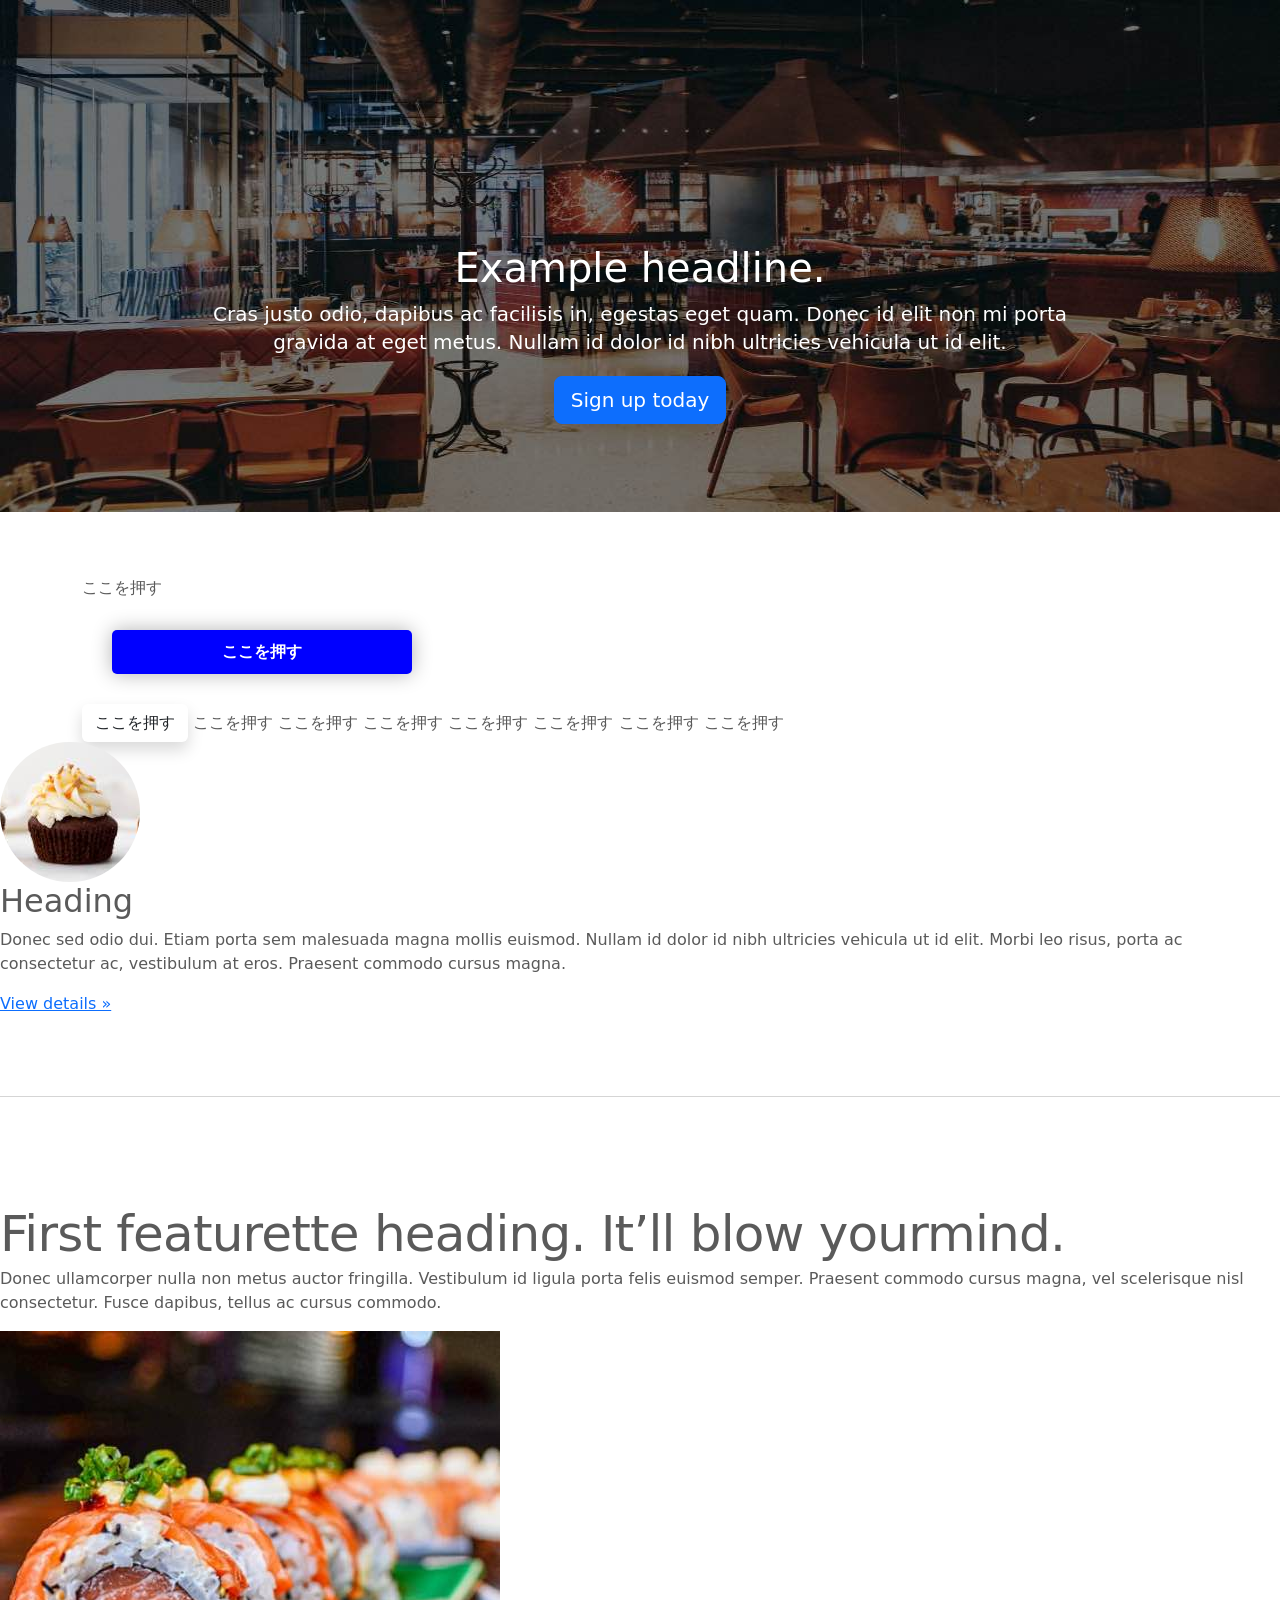
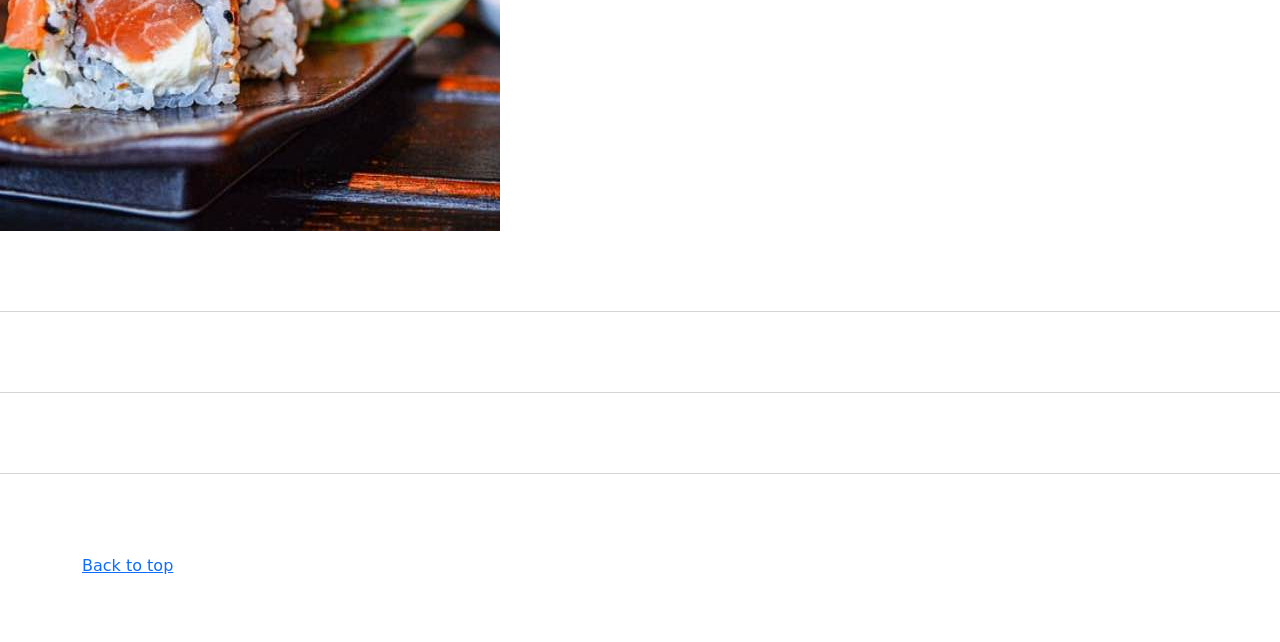
==== code_for_bootstrap_practicecopy/index_for_student.html @ 67b7705c "Add files via upload" ====
<!doctype html>
<html lang="en">
  <head>
    <meta charset="utf-8">
    <meta name="viewport" content="width=device-width, initial-scale=1">
    <meta name="description" content="">
    <meta name="author" content="Mark Otto, Jacob Thornton, and Bootstrap contributors">
    <meta name="generator" content="Hugo 0.79.0">
    <title>Carousel Template · Bootstrap v5.0</title>
    <link rel="canonical" href="https://getbootstrap.com/docs/5.0/examples/carousel/">
    <!-- ************************************************ bootstrap.min.cssの読み込み -->
    <link href="https://cdn.jsdelivr.net/npm/bootstrap@5.0.0-beta1/dist/css/bootstrap.min.css" rel="stylesheet" integrity="sha384-giJF6kkoqNQ00vy+HMDP7azOuL0xtbfIcaT9wjKHr8RbDVddVHyTfAAsrekwKmP1" crossorigin="anonymous">
    <!-- ************************************************ carousel.cssの読み込み -->
    <link href="carousel.css" rel="stylesheet">
    <!-- ************************************************ bootstrap.bundle.min.jsの読み込み -->
    <script src="https://cdn.jsdelivr.net/npm/bootstrap@5.0.0-beta1/dist/js/bootstrap.bundle.min.js" integrity="sha384-ygbV9kiqUc6oa4msXn9868pTtWMgiQaeYH7/t7LECLbyPA2x65Kgf80OJFdroafW" crossorigin="anonymous" defer></script>
  </head>
  <body>
    <main>
      <!-- ************************************************ カールセル開始 -->
      <!-- <div id="myCarousel" class="carousel slide" data-bs-ride="carousel"> -->
      <div id="myCarousel" class="carousel slide" data-bs-ride="carousel">
        <!-- <div class="carousel-inner"> -->
        <div class="carousel-inner">
          <!-- <div class="carousel-item active"> -->
          <div class="carousel-item active">
            <img src="img/top_1.jpg" alt="サンプル画像1">
            <div class="container">
              <!-- <div class="carousel-caption"> -->
              <div class="carousel-caption">
                <h1>Example headline.</h1>
                <p>Cras justo odio, dapibus ac facilisis in, egestas eget quam. Donec id elit non mi porta gravida at eget
                  metus. Nullam id dolor id nibh ultricies vehicula ut id elit.</p>
                <!-- <p><a class="btn btn-lg btn-primary" href="#" role="button">Sign up today</a></p> -->
                <p><a class="btn btn-lg btn-primary" href="#" role="button">Sign up today</a></p>
              </div>
            </div>
          </div>
        </div>
      </div>
      <!-- *カールセル終了 -->
       <div class="container">

     <style>
        
        .button-test {
          /* パディング(余白)上下方向10px 左右方向30px */
          padding: 10px 30px;
          /* ボタンの幅 300px */
          width: 300px;
          /* 背景色 青 */
          background-color: blue;
          /* フォント色 白 */
          color: white;
          /* テキスト中央揃え */
         text-align: center;
         /* フォントを太く */
         font-weight: bold;
         /* ボタンの角を丸める */
         border-radius: 5px;
         /* 上下左右方向の余白外側30px */
         margin: 30px;
         /* ボタンの影 */
         box-shadow: 0 0 20px 0 rgba(0, 0, 0, 30%);
         }
       
     </style>

     <!-- buttonテスト -->
     <button　class="btn btn-secondary　btn-lg　shadow">ここを押す</button>
    <div class="button-test">ここを押す</div>   
     <a href=""class="btn btn-info　btn-sm shadow">ここを押す</a>
     <button　class="btn btn- btn-outline-secondary　primary　btn-lg">ここを押す</button>
     <button　class="btn btn-secondary　btn-sm　shadow">ここを押す</button>
     <button　class="btn btn-success　btn-lg　shadow">ここを押す</button>
     <button　class="btn btn-secondary　btn-lg">ここを押す</button>
     <button　class="btn btn-outline-danger　btn-lg">ここを押す</button>
     <button　class="btn btn-info　btn-sm　shadow">ここを押す</button>
     <button　class="btn btn-secondary　btn-sm　shadow">ここを押す</button>

 <!-- <ここにコードを追加してください"> -->


   </div>

    <div class="">
      <!-- <div class="container marketing"> -->
      <div class="">
        <!-- <div class="row"> -->
        <div class="">
          <!-- <div class="col-lg-4"> -->
          <div class="">
            <img src="img/cake.jpg" class="rounded-circle" alt="サンプル画像2">
            <h2>Heading</h2>
            <p>Donec sed odio dui. Etiam porta sem malesuada magna mollis euismod. Nullam id dolor id nibh ultricies
              vehicula ut id elit. Morbi leo risus, porta ac consectetur ac, vestibulum at eros. Praesent commodo cursus
              magna.</p>
            <!-- <p><a class="btn btn-secondary" href="#" role="button">View details &raquo;</a></p> -->
            <p><a class="" href="#" role="button">View details &raquo;</a></p>
          </div>
        </div>
        <hr class="featurette-divider">
        <!-- <div class="row"> -->
        <div class="">
          <!-- <div class="col-md-7"> -->
          <div class="">
            <!-- <h2 class="featurette-heading">First featurette heading. <span class="text-muted">It’ll blow yourmind.</span> -->
            <h2 class="featurette-heading">First featurette heading. <span class="">It’ll blow yourmind.</span></h2>
            <!-- <p class="lead">Donec ullamcorper nulla non metus auctor fringilla. Vestibulum id ligula porta felis
              euismod
              semper. Praesent commodo cursus magna, vel scelerisque nisl consectetur. Fusce dapibus, tellus ac cursus
              commodo.</p> -->
            <p class="">
              Donec ullamcorper nulla non metus auctor fringilla. Vestibulum id ligula porta felis
              euismod
              semper. Praesent commodo cursus magna, vel scelerisque nisl consectetur. Fusce dapibus, tellus ac cursus
              commodo.
            </p>
          </div>
          <!-- <div class="col-md-5"> -->
          <div class="">
            <!-- <img src="img/sushi.jpg" class="img-fluid" alt=""> -->
            <img src="img/sushi.jpg" class="" alt="サンプル画像3">
          </div>
        </div>
        <hr class="featurette-divider">
        <!-- ここにもう一つ左右を反転させたものを作ります。 -->
        <hr class="featurette-divider">
        <!-- ここにもう一つ左右を反転させたものを作ります。 -->
        <hr class="featurette-divider">
        <footer class="container">
          <!-- <p class="float-end"><a href="#">Back to top</a></p> -->
          <p class=""><a href="#">Back to top</a></p>
        </footer>
      </div>
    </main>
  </body>

</html>
---- code_for_bootstrap_practicecopy/carousel.css ----
/* ----------------------------------------------- 全体の文字色修正と下部の余白の調整 */
body {
  /* padding-top: 3rem; */
  padding-bottom: 3rem;
  color: #5a5a5a;
}

/* ----------------------------------------------- カルーセルのカスタマイズ */
.carousel {
  margin-bottom: 4rem;
}

.carousel-caption {
  bottom: 3rem;
  z-index: 10;
}

.carousel-item {
  height: 32rem;
}

.carousel-item > img {
  position: absolute;
  top: 0;
  left: 0;
  min-width: 100%;
  height: 32rem;
}

/* ----------------------------------------------- マーケティングコンテンツ */
.marketing .col-lg-4 {
  margin-bottom: 1.5rem;
  text-align: center;
}

.marketing h2 {
  font-weight: 400;
}

/* rtl:begin:ignore */
.marketing .col-lg-4 p {
  margin-right: .75rem;
  margin-left: .75rem;
}

/* rtl:end:ignore */

/* ----------------------------------------------- フィーチャーレット */
.featurette-divider {
  margin: 5rem 0;
  /* Space out the Bootstrap <hr> more */
}

.featurette-heading {
  font-weight: 300;
  line-height: 1;
  /* rtl:remove */
  letter-spacing: -.05rem;
}

/* ----------------------------------------------- レスポンシブデザイン */
@media (min-width: 40em) {
  .carousel-caption p {
    margin-bottom: 1.25rem;
    font-size: 1.25rem;
    line-height: 1.4;
  }

  .featurette-heading {
    font-size: 50px;
  }
}

@media (min-width: 62em) {
  .featurette-heading {
    margin-top: 7rem;
  }
}
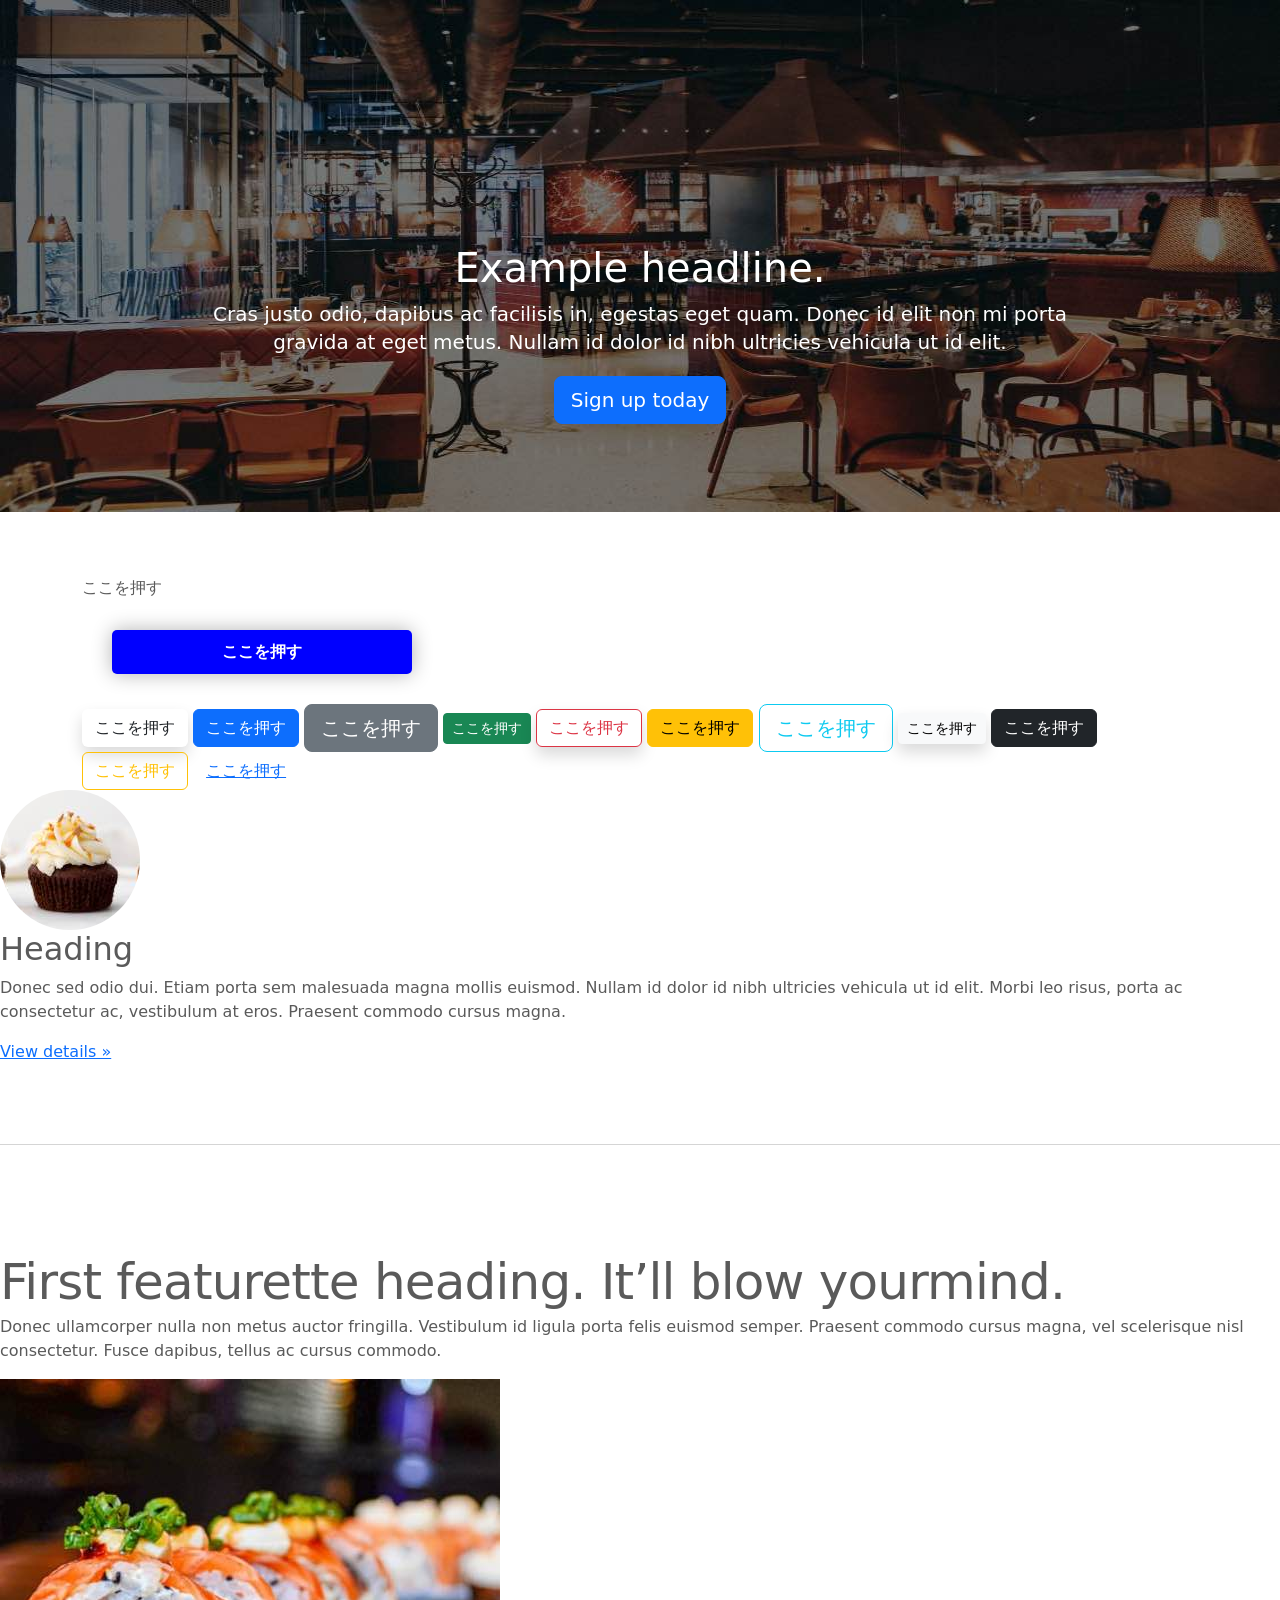
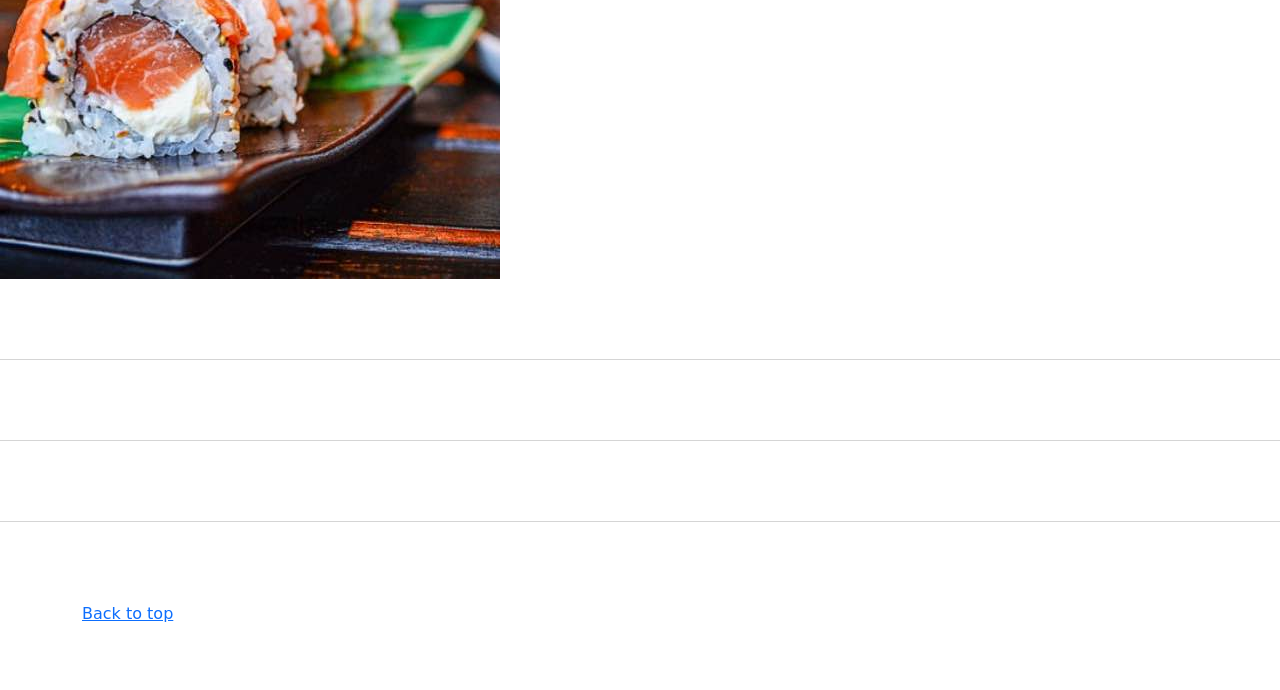
==== commit 3766ebfb: "Update index_for_student.html" ====
--- a/code_for_bootstrap_practicecopy/index_for_student.html
+++ b/code_for_bootstrap_practicecopy/index_for_student.html
@@ -70,15 +70,19 @@
      <button　class="btn btn-secondary　btn-lg　shadow">ここを押す</button>
     <div class="button-test">ここを押す</div>   
      <a href=""class="btn btn-info　btn-sm shadow">ここを押す</a>
-     <button　class="btn btn- btn-outline-secondary　primary　btn-lg">ここを押す</button>
-     <button　class="btn btn-secondary　btn-sm　shadow">ここを押す</button>
-     <button　class="btn btn-success　btn-lg　shadow">ここを押す</button>
-     <button　class="btn btn-secondary　btn-lg">ここを押す</button>
-     <button　class="btn btn-outline-danger　btn-lg">ここを押す</button>
-     <button　class="btn btn-info　btn-sm　shadow">ここを押す</button>
-     <button　class="btn btn-secondary　btn-sm　shadow">ここを押す</button>
+   
 
  <!-- <ここにコードを追加してください"> -->
+<button type="button" class="btn btn-primary">ここを押す</button>
+<button type="button" class="btn btn-secondary btn-lg">ここを押す</button>
+<button type="button" class="btn btn-success btn-sm">ここを押す</button>
+<button type="button" class="btn btn-outline-danger shadow">ここを押す</button>
+<button type="button" class="btn btn-warning">ここを押す</button>
+<button type="button" class="btn btn-outline-info btn-lg">ここを押す</button>
+<button type="button" class="btn btn-light btn-sm shadow">ここを押す</button>
+<button type="button" class="btn btn-dark">ここを押す</button>
+<button type="button" class="btn btn-outline-warning">ここを押す</button>
+<button type="button" class="btn btn-link">ここを押す</button>
 
 
    </div>
@@ -136,4 +140,4 @@
     </main>
   </body>
 
-</html>+</html>
